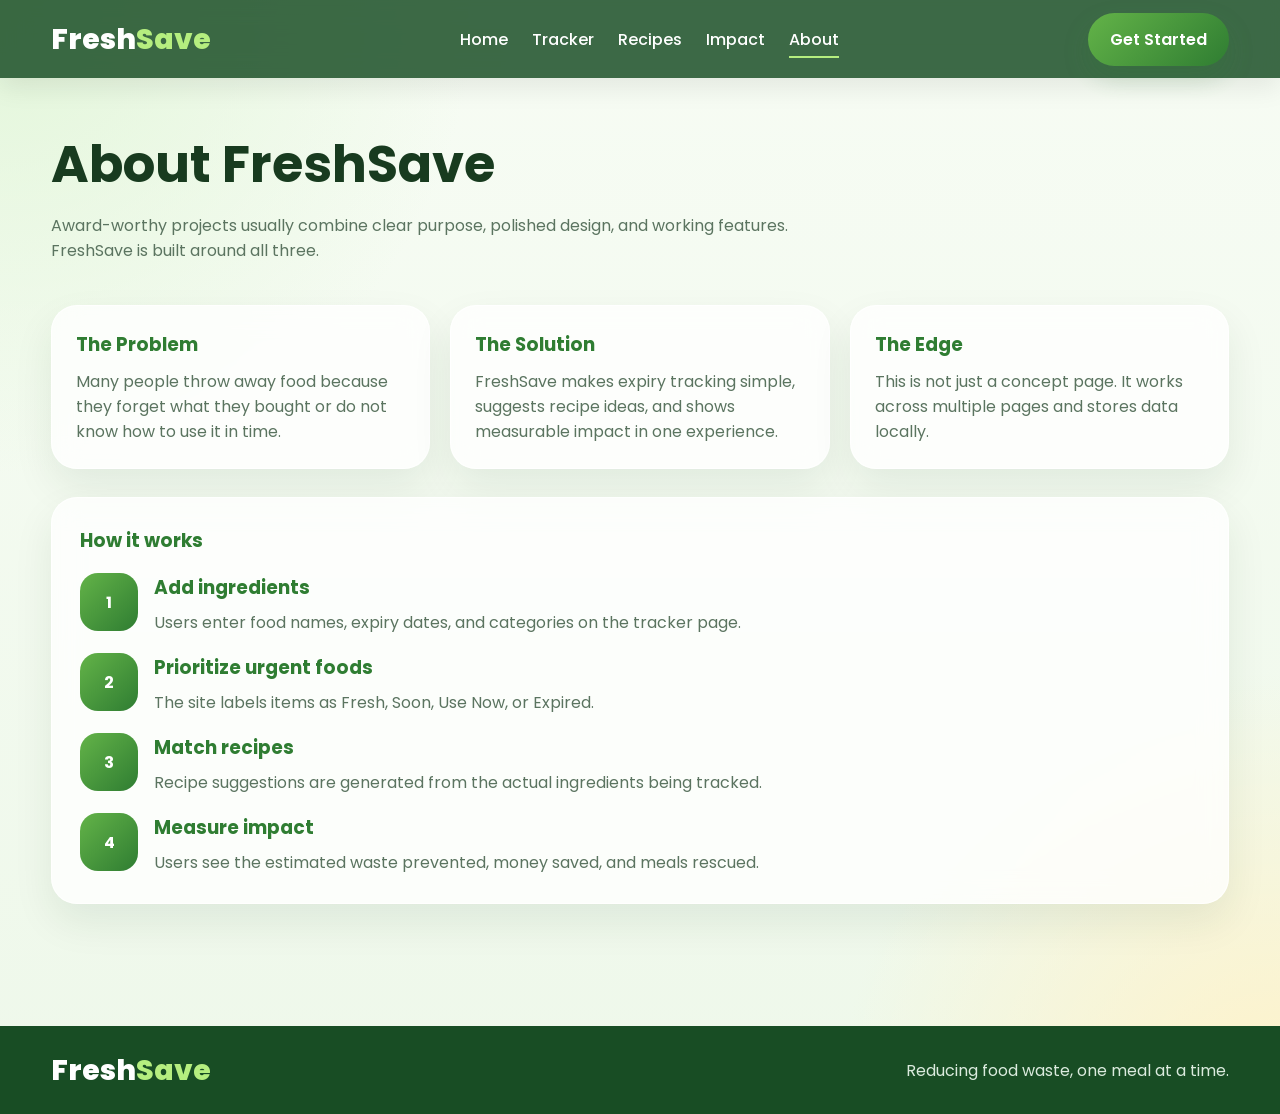
==== about.html @ 4b8942b4 "Add files via upload" ====
<!DOCTYPE html>
<html lang="en">
<head>
  <meta charset="UTF-8" />
  <meta name="viewport" content="width=device-width, initial-scale=1.0" />
  <title>FreshSave | About</title>
  <link rel="preconnect" href="https://fonts.googleapis.com">
  <link rel="preconnect" href="https://fonts.gstatic.com" crossorigin>
  <link href="https://fonts.googleapis.com/css2?family=Poppins:wght@400;500;600;700;800&display=swap" rel="stylesheet">
  <link rel="stylesheet" href="style.css">
</head>
<body>
  <header class="site-header">
    <div class="container navbar">
      <a class="brand" href="index.html">Fresh<span>Save</span></a>
      <nav class="nav-links">
      <a href="index.html" class="">Home</a>
      <a href="tracker.html" class="">Tracker</a>
      <a href="recipes.html" class="">Recipes</a>
      <a href="impact.html" class="">Impact</a>
      <a href="about.html" class="active">About</a>
    </nav>
      <a class="nav-cta" href="tracker.html">Get Started</a>
    </div>
  </header>
  
<main class="container">
  <section class="page-hero">
    <h1>About FreshSave</h1>
    <p>Award-worthy projects usually combine clear purpose, polished design, and working features. FreshSave is built around all three.</p>
  </section>

  <section class="section" style="padding-top:24px;">
    <div class="grid-3">
      <article class="timeline-card">
        <h3>The Problem</h3>
        <p>Many people throw away food because they forget what they bought or do not know how to use it in time.</p>
      </article>
      <article class="timeline-card">
        <h3>The Solution</h3>
        <p>FreshSave makes expiry tracking simple, suggests recipe ideas, and shows measurable impact in one experience.</p>
      </article>
      <article class="timeline-card">
        <h3>The Edge</h3>
        <p>This is not just a concept page. It works across multiple pages and stores data locally.</p>
      </article>
    </div>

    <div class="glass-card" style="margin-top:28px;">
      <h3 style="margin-bottom:18px;">How it works</h3>
      <div class="timeline">
        <div class="timeline-step">
          <div class="step-num">1</div>
          <div>
            <h3 style="margin-bottom:8px;">Add ingredients</h3>
            <p class="muted">Users enter food names, expiry dates, and categories on the tracker page.</p>
          </div>
        </div>
        <div class="timeline-step">
          <div class="step-num">2</div>
          <div>
            <h3 style="margin-bottom:8px;">Prioritize urgent foods</h3>
            <p class="muted">The site labels items as Fresh, Soon, Use Now, or Expired.</p>
          </div>
        </div>
        <div class="timeline-step">
          <div class="step-num">3</div>
          <div>
            <h3 style="margin-bottom:8px;">Match recipes</h3>
            <p class="muted">Recipe suggestions are generated from the actual ingredients being tracked.</p>
          </div>
        </div>
        <div class="timeline-step">
          <div class="step-num">4</div>
          <div>
            <h3 style="margin-bottom:8px;">Measure impact</h3>
            <p class="muted">Users see the estimated waste prevented, money saved, and meals rescued.</p>
          </div>
        </div>
      </div>
    </div>
  </section>
</main>

  <footer class="site-footer">
    <div class="container footer-wrap">
      <a class="brand" href="index.html">Fresh<span>Save</span></a>
      <p>Reducing food waste, one meal at a time.</p>
    </div>
  </footer>
  <script src="app.js"></script>
</body>
</html>
---- style.css ----
:root{
  --bg:#f7fcf4;
  --bg-2:#eef8ea;
  --card:rgba(255,255,255,.78);
  --text:#183b1f;
  --muted:#5b7460;
  --green:#2f7d32;
  --green-2:#63b348;
  --green-3:#dff2d7;
  --yellow:#fff3cd;
  --red:#ffe4de;
  --purple:#f2e7f8;
  --shadow:0 18px 40px rgba(19,49,28,.08);
  --radius:26px;
}
*{box-sizing:border-box;margin:0;padding:0}
html{scroll-behavior:smooth}
body{
  font-family:"Poppins",system-ui,-apple-system,sans-serif;
  color:var(--text);
  background:
    radial-gradient(circle at top left, #e2f6d9 0, transparent 28%),
    radial-gradient(circle at bottom right, #fff2c8 0, transparent 26%),
    linear-gradient(180deg,var(--bg),var(--bg-2));
  min-height:100vh;
}
a{text-decoration:none;color:inherit}
img{max-width:100%;display:block}
.container{width:min(1180px,92%);margin-inline:auto}
.site-header{
  position:sticky;top:0;z-index:1000;
  background:rgba(24,77,36,.84);
  backdrop-filter:blur(14px);
  box-shadow:0 10px 24px rgba(0,0,0,.08);
}
.navbar{
  min-height:78px;
  display:flex;align-items:center;justify-content:space-between;gap:18px
}
.brand{font-size:1.8rem;font-weight:800;color:#fff}
.brand span{color:#b5ee7f}
.nav-links{display:flex;gap:24px;align-items:center;flex-wrap:wrap}
.nav-links a{color:#fff;font-weight:500;position:relative}
.nav-links a::after{
  content:"";position:absolute;left:0;bottom:-6px;width:0;height:2px;
  background:#b5ee7f;transition:.25s
}
.nav-links a:hover::after,.nav-links a.active::after{width:100%}
.nav-cta,.btn,.btn-outline,.filter-btn,.small-btn{
  border:none;cursor:pointer;font-family:inherit;transition:.25s ease;
}
.nav-cta,.btn,.filter-btn.active{
  background:linear-gradient(135deg,var(--green-2),var(--green));
  color:#fff; box-shadow:0 12px 26px rgba(47,125,50,.22);
}
.nav-cta,.btn,.btn-outline{
  padding:14px 22px;border-radius:999px;font-weight:600
}
.btn-outline{background:#fff;color:var(--text);box-shadow:var(--shadow)}
.nav-cta:hover,.btn:hover,.btn-outline:hover,.small-btn:hover{transform:translateY(-3px)}
.hero{
  padding:72px 0 56px;
  display:grid;grid-template-columns:1.1fr .9fr;gap:34px;align-items:center
}
.eyebrow{
  display:inline-flex;align-items:center;gap:8px;
  background:#ebf7e7;color:var(--green);padding:8px 14px;border-radius:999px;
  font-weight:600;font-size:.9rem;margin-bottom:18px
}
.hero h1{font-size:clamp(2.5rem,5.4vw,4.6rem);line-height:1.04;margin-bottom:18px}
.hero p{font-size:1.06rem;color:var(--muted);max-width:650px;margin-bottom:26px}
.hero-actions{display:flex;gap:14px;flex-wrap:wrap}
.glass-card,.card,.panel,.recipe-card,.stat-card,.match-card,.timeline-card{
  background:var(--card);
  border:1px solid rgba(255,255,255,.75);
  backdrop-filter:blur(14px);
  border-radius:var(--radius);
  box-shadow:var(--shadow);
}
.glass-card{padding:28px}
.glass-card h3{margin-bottom:16px;color:var(--green)}
.suggestion-list{display:flex;flex-direction:column;gap:12px}
.suggestion-list li{
  list-style:none;padding:14px 16px;border-radius:18px;
  background:rgba(255,255,255,.88)
}
.section{padding:68px 0}
.section-head{text-align:center;margin-bottom:32px}
.section-head h2{font-size:2.25rem;margin-bottom:8px}
.section-head p{color:var(--muted);max-width:760px;margin:0 auto}
.grid-4{display:grid;grid-template-columns:repeat(4,1fr);gap:20px}
.grid-3{display:grid;grid-template-columns:repeat(3,1fr);gap:20px}
.card,.recipe-card,.stat-card,.timeline-card{padding:24px}
.icon{
  width:58px;height:58px;border-radius:18px;display:grid;place-items:center;
  background:linear-gradient(135deg,#fff,#e8f5e9);margin-bottom:14px;font-size:1.7rem
}
.card h3,.recipe-card h3,.timeline-card h3,.match-card h3{margin-bottom:10px;color:var(--green)}
.card p,.recipe-card p,.timeline-card p,.match-card p,.muted{color:var(--muted)}
.cta-banner{
  margin-top:28px;padding:26px 28px;display:flex;justify-content:space-between;align-items:center;gap:18px;flex-wrap:wrap
}
.two-col{display:grid;grid-template-columns:.95fr 1.05fr;gap:24px;align-items:start}
.panel{padding:24px}
.panel h3{margin-bottom:14px;color:var(--green)}
input,select{
  width:100%;padding:14px 16px;border-radius:16px;border:1px solid #d8ead2;
  background:rgba(255,255,255,.94);font:inherit;outline:none
}
input:focus,select:focus{
  border-color:var(--green-2);box-shadow:0 0 0 4px rgba(99,179,72,.14)
}
.form-stack{display:grid;gap:12px}
.toolbar{display:flex;gap:10px;flex-wrap:wrap;margin-bottom:16px}
.toolbar input{flex:1;min-width:180px}
.filter-btn{
  background:#fff;color:var(--text);padding:12px 15px;border-radius:14px;
  font-weight:600;box-shadow:0 10px 18px rgba(0,0,0,.05)
}
.food-list{display:flex;flex-direction:column;gap:12px}
.food-item{
  padding:14px;border-radius:20px;background:rgba(255,255,255,.9);
  display:flex;justify-content:space-between;gap:16px;align-items:center
}
.food-meta{color:var(--muted);font-size:.92rem}
.food-right{display:flex;align-items:center;gap:10px;flex-wrap:wrap}
.badge{
  padding:8px 13px;border-radius:999px;font-size:.78rem;font-weight:700
}
.badge-fresh{background:#e8f5e9;color:#2e7d32}
.badge-soon{background:var(--yellow);color:#cc8700}
.badge-urgent{background:var(--red);color:#cc4f1d}
.badge-expired{background:var(--purple);color:#7a1ea0}
.small-btn{
  background:#173d21;color:#fff;padding:10px 12px;border-radius:12px;font-weight:600
}
.recipes-grid,.stats-grid,.matches-grid{display:grid;gap:20px}
.recipes-grid{grid-template-columns:repeat(4,1fr)}
.stats-grid{grid-template-columns:repeat(4,1fr)}
.matches-grid{grid-template-columns:repeat(3,1fr)}
.recipe-image{
  height:150px;border-radius:20px;display:grid;place-items:center;font-size:3rem;
  background:linear-gradient(135deg,#fffef7,#edf8ea);margin-bottom:14px
}
.tag{
  display:inline-block;margin-top:12px;padding:8px 13px;border-radius:999px;
  background:#eef8ef;color:var(--green);font-size:.8rem;font-weight:600
}
.stat-card{text-align:center;background:linear-gradient(180deg,rgba(255,255,255,.94),rgba(234,247,232,.8))}
.stat-card h3{font-size:2.4rem;color:var(--green);margin-bottom:8px}
.match-card{padding:24px}
.match-card ul{padding-left:20px;margin-top:10px;color:var(--muted)}
.empty{
  text-align:center;padding:26px;border-radius:18px;background:rgba(255,255,255,.82);color:var(--muted)
}
.timeline{display:grid;gap:18px}
.timeline-step{
  display:grid;grid-template-columns:58px 1fr;gap:16px;align-items:start
}
.step-num{
  width:58px;height:58px;border-radius:18px;display:grid;place-items:center;
  background:linear-gradient(135deg,var(--green-2),var(--green));color:#fff;font-weight:700
}
.page-hero{padding:48px 0 18px}
.page-hero h1{font-size:clamp(2.2rem,4vw,3.4rem);margin-bottom:10px}
.page-hero p{color:var(--muted);max-width:760px}
.site-footer{
  margin-top:54px;background:#184d24;color:#fff
}
.footer-wrap{
  min-height:88px;display:flex;align-items:center;justify-content:space-between;gap:16px;flex-wrap:wrap
}
.footer-wrap p{color:#dbebde}
@media (max-width:1050px){
  .grid-4,.recipes-grid,.stats-grid{grid-template-columns:repeat(2,1fr)}
  .matches-grid,.grid-3{grid-template-columns:1fr 1fr}
  .hero,.two-col{grid-template-columns:1fr}
}
@media (max-width:700px){
  .nav-links{display:none}
  .grid-4,.grid-3,.recipes-grid,.stats-grid,.matches-grid{grid-template-columns:1fr}
  .hero{padding-top:48px}
  .hero h1{font-size:2.5rem}
  .section-head h2{font-size:1.9rem}
  .food-item{flex-direction:column;align-items:flex-start}
  .food-right{width:100%;justify-content:space-between}
}


.helper-note{margin-top:12px;color:var(--muted);font-size:.92rem}
.quick-tags{display:flex;gap:10px;flex-wrap:wrap;margin-top:14px}
.quick-tag{padding:8px 12px;border-radius:999px;background:#eef8ef;color:var(--green);font-size:.82rem;font-weight:600}
.db-banner{margin-top:18px;padding:18px 20px;border-radius:20px;background:linear-gradient(135deg,rgba(223,242,215,.7),rgba(255,255,255,.9));color:var(--text)}
.db-banner strong{color:var(--green)}
.cuisine-chip{display:inline-block;margin:6px 8px 0 0;padding:8px 12px;border-radius:999px;background:#f3fbef;color:var(--green);font-size:.8rem;font-weight:600}
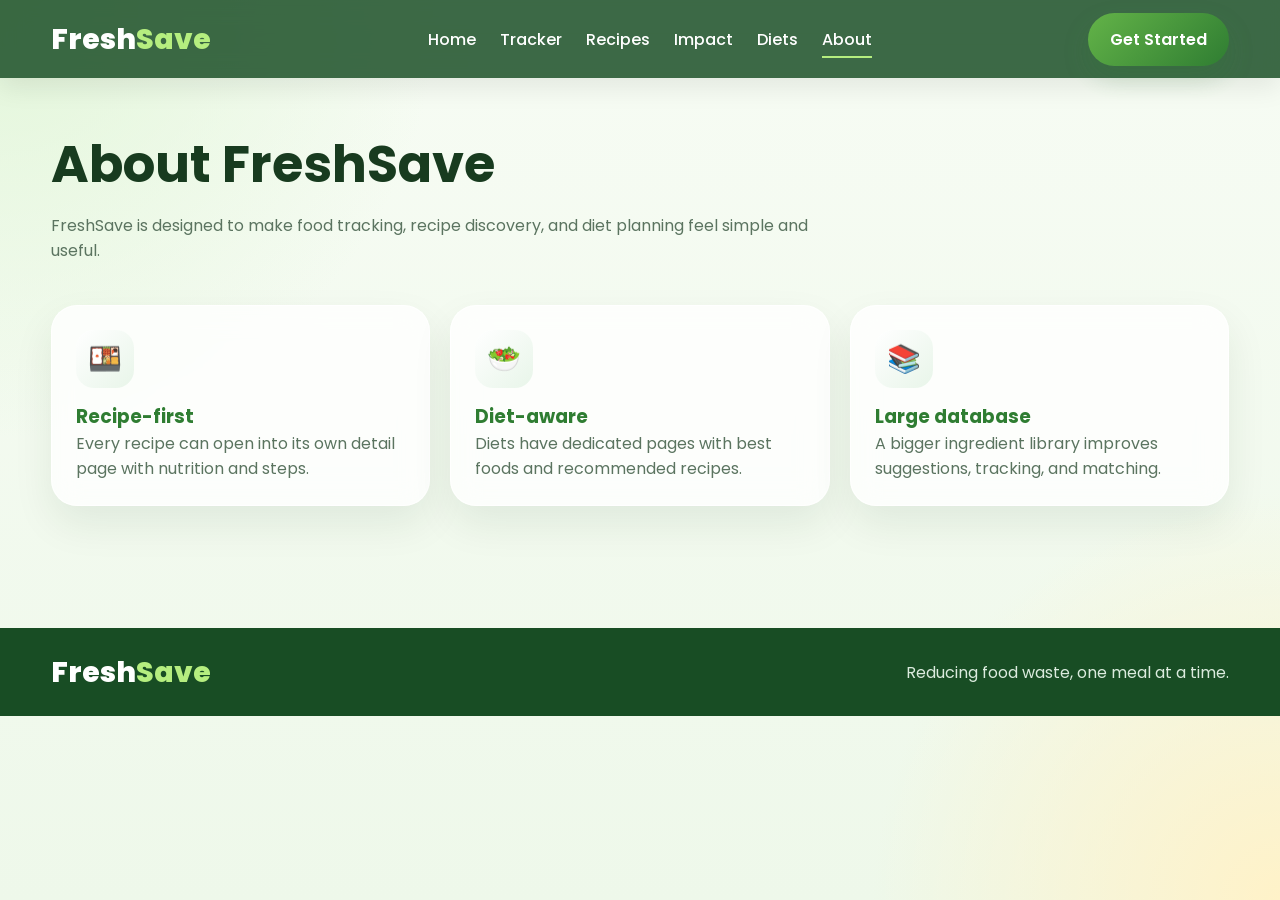
==== commit 449ba39f: "Add files via upload" ====
--- a/about.html
+++ b/about.html
@@ -1,93 +1,19 @@
 <!DOCTYPE html>
-<html lang="en">
-<head>
-  <meta charset="UTF-8" />
-  <meta name="viewport" content="width=device-width, initial-scale=1.0" />
-  <title>FreshSave | About</title>
-  <link rel="preconnect" href="https://fonts.googleapis.com">
-  <link rel="preconnect" href="https://fonts.gstatic.com" crossorigin>
-  <link href="https://fonts.googleapis.com/css2?family=Poppins:wght@400;500;600;700;800&display=swap" rel="stylesheet">
-  <link rel="stylesheet" href="style.css">
-</head>
-<body>
-  <header class="site-header">
-    <div class="container navbar">
-      <a class="brand" href="index.html">Fresh<span>Save</span></a>
-      <nav class="nav-links">
-      <a href="index.html" class="">Home</a>
-      <a href="tracker.html" class="">Tracker</a>
-      <a href="recipes.html" class="">Recipes</a>
-      <a href="impact.html" class="">Impact</a>
-      <a href="about.html" class="active">About</a>
-    </nav>
-      <a class="nav-cta" href="tracker.html">Get Started</a>
-    </div>
-  </header>
-  
-<main class="container">
-  <section class="page-hero">
-    <h1>About FreshSave</h1>
-    <p>Award-worthy projects usually combine clear purpose, polished design, and working features. FreshSave is built around all three.</p>
-  </section>
+<html lang="en"><head><meta charset="UTF-8" /><meta name="viewport" content="width=device-width, initial-scale=1.0" />
+<title>FreshSave | About</title>
+<link rel="preconnect" href="https://fonts.googleapis.com"><link rel="preconnect" href="https://fonts.gstatic.com" crossorigin>
+<link href="https://fonts.googleapis.com/css2?family=Poppins:wght@400;500;600;700;800&display=swap" rel="stylesheet">
+<link rel="stylesheet" href="style.css"></head><body>
+<header class="site-header"><div class="container navbar"><a class="brand" href="index.html">Fresh<span>Save</span></a><nav class="nav-links">
+        <a href="index.html">Home</a>
+        <a href="tracker.html">Tracker</a>
+        <a href="recipes.html">Recipes</a>
+        <a href="impact.html">Impact</a>
+        <a href="diets.html">Diets</a>
+        <a href="about.html" class="active">About</a>
+      </nav><a class="nav-cta" href="tracker.html">Get Started</a></div></header>
 
-  <section class="section" style="padding-top:24px;">
-    <div class="grid-3">
-      <article class="timeline-card">
-        <h3>The Problem</h3>
-        <p>Many people throw away food because they forget what they bought or do not know how to use it in time.</p>
-      </article>
-      <article class="timeline-card">
-        <h3>The Solution</h3>
-        <p>FreshSave makes expiry tracking simple, suggests recipe ideas, and shows measurable impact in one experience.</p>
-      </article>
-      <article class="timeline-card">
-        <h3>The Edge</h3>
-        <p>This is not just a concept page. It works across multiple pages and stores data locally.</p>
-      </article>
-    </div>
+<main class="container"><section class="page-hero"><h1>About FreshSave</h1><p>FreshSave is designed to make food tracking, recipe discovery, and diet planning feel simple and useful.</p></section><section class="section" style="padding-top:24px;"><div class="grid-3"><article class="card"><div class="icon">🍱</div><h3>Recipe-first</h3><p>Every recipe can open into its own detail page with nutrition and steps.</p></article><article class="card"><div class="icon">🥗</div><h3>Diet-aware</h3><p>Diets have dedicated pages with best foods and recommended recipes.</p></article><article class="card"><div class="icon">📚</div><h3>Large database</h3><p>A bigger ingredient library improves suggestions, tracking, and matching.</p></article></div></section></main>
 
-    <div class="glass-card" style="margin-top:28px;">
-      <h3 style="margin-bottom:18px;">How it works</h3>
-      <div class="timeline">
-        <div class="timeline-step">
-          <div class="step-num">1</div>
-          <div>
-            <h3 style="margin-bottom:8px;">Add ingredients</h3>
-            <p class="muted">Users enter food names, expiry dates, and categories on the tracker page.</p>
-          </div>
-        </div>
-        <div class="timeline-step">
-          <div class="step-num">2</div>
-          <div>
-            <h3 style="margin-bottom:8px;">Prioritize urgent foods</h3>
-            <p class="muted">The site labels items as Fresh, Soon, Use Now, or Expired.</p>
-          </div>
-        </div>
-        <div class="timeline-step">
-          <div class="step-num">3</div>
-          <div>
-            <h3 style="margin-bottom:8px;">Match recipes</h3>
-            <p class="muted">Recipe suggestions are generated from the actual ingredients being tracked.</p>
-          </div>
-        </div>
-        <div class="timeline-step">
-          <div class="step-num">4</div>
-          <div>
-            <h3 style="margin-bottom:8px;">Measure impact</h3>
-            <p class="muted">Users see the estimated waste prevented, money saved, and meals rescued.</p>
-          </div>
-        </div>
-      </div>
-    </div>
-  </section>
-</main>
-
-  <footer class="site-footer">
-    <div class="container footer-wrap">
-      <a class="brand" href="index.html">Fresh<span>Save</span></a>
-      <p>Reducing food waste, one meal at a time.</p>
-    </div>
-  </footer>
-  <script src="app.js"></script>
-</body>
-</html>+<footer class="site-footer"><div class="container footer-wrap"><a class="brand" href="index.html">Fresh<span>Save</span></a><p>Reducing food waste, one meal at a time.</p></div></footer>
+<script src="app.js"></script></body></html>
--- a/style.css
+++ b/style.css
@@ -1,196 +1,99 @@
 
-:root{
-  --bg:#f7fcf4;
-  --bg-2:#eef8ea;
-  --card:rgba(255,255,255,.78);
-  --text:#183b1f;
-  --muted:#5b7460;
-  --green:#2f7d32;
-  --green-2:#63b348;
-  --green-3:#dff2d7;
-  --yellow:#fff3cd;
-  --red:#ffe4de;
-  --purple:#f2e7f8;
-  --shadow:0 18px 40px rgba(19,49,28,.08);
-  --radius:26px;
+:root{--bg:#f7fcf4;--bg-2:#eef8ea;--card:rgba(255,255,255,.78);--text:#183b1f;--muted:#5b7460;--green:#2f7d32;--green-2:#63b348;--green-3:#dff2d7;--yellow:#fff3cd;--red:#ffe4de;--purple:#f2e7f8;--shadow:0 18px 40px rgba(19,49,28,.08);--radius:26px}
+*{box-sizing:border-box;margin:0;padding:0}html{scroll-behavior:smooth}
+body{font-family:"Poppins",system-ui,-apple-system,sans-serif;color:var(--text);background:radial-gradient(circle at top left,#e2f6d9 0,transparent 28%),radial-gradient(circle at bottom right,#fff2c8 0,transparent 26%),linear-gradient(180deg,var(--bg),var(--bg-2));min-height:100vh}
+a{text-decoration:none;color:inherit}img{max-width:100%;display:block}.container{width:min(1180px,92%);margin-inline:auto}
+.site-header{position:sticky;top:0;z-index:1000;background:rgba(24,77,36,.84);backdrop-filter:blur(14px);box-shadow:0 10px 24px rgba(0,0,0,.08)}
+.navbar{min-height:78px;display:flex;align-items:center;justify-content:space-between;gap:18px}.brand{font-size:1.8rem;font-weight:800;color:#fff}.brand span{color:#b5ee7f}
+.nav-links{display:flex;gap:24px;align-items:center;flex-wrap:wrap}.nav-links a{color:#fff;font-weight:500;position:relative}.nav-links a::after{content:"";position:absolute;left:0;bottom:-6px;width:0;height:2px;background:#b5ee7f;transition:.25s}.nav-links a:hover::after,.nav-links a.active::after{width:100%}
+.nav-cta,.btn,.btn-outline,.filter-btn,.small-btn,.recipe-link{border:none;cursor:pointer;font-family:inherit;transition:.25s ease}
+.nav-cta,.btn,.filter-btn.active,.recipe-link{background:linear-gradient(135deg,var(--green-2),var(--green));color:#fff;box-shadow:0 12px 26px rgba(47,125,50,.22)}
+.nav-cta,.btn,.btn-outline,.recipe-link{padding:14px 22px;border-radius:999px;font-weight:600}.btn-outline{background:#fff;color:var(--text);box-shadow:var(--shadow)}
+.nav-cta:hover,.btn:hover,.btn-outline:hover,.small-btn:hover,.recipe-link:hover{transform:translateY(-3px)}
+.hero{padding:72px 0 56px;display:grid;grid-template-columns:1.1fr .9fr;gap:34px;align-items:center}.eyebrow{display:inline-flex;align-items:center;gap:8px;background:#ebf7e7;color:var(--green);padding:8px 14px;border-radius:999px;font-weight:600;font-size:.9rem;margin-bottom:18px}
+.hero h1{font-size:clamp(2.5rem,5.4vw,4.6rem);line-height:1.04;margin-bottom:18px}.hero p{font-size:1.06rem;color:var(--muted);max-width:650px;margin-bottom:26px}.hero-actions{display:flex;gap:14px;flex-wrap:wrap}
+.glass-card,.card,.panel,.recipe-card,.stat-card,.match-card,.diet-card,.diet-info-card,.ingredient-card{background:var(--card);border:1px solid rgba(255,255,255,.75);backdrop-filter:blur(14px);border-radius:var(--radius);box-shadow:var(--shadow)}
+.glass-card,.panel,.match-card,.diet-card,.diet-info-card,.ingredient-card{padding:24px}.card{padding:24px}.glass-card h3,.panel h3,.card h3,.recipe-card h3,.match-card h3,.diet-card h3,.diet-info-card h3{color:var(--green)}
+.suggestion-list{display:flex;flex-direction:column;gap:12px}.suggestion-list li{list-style:none;padding:14px 16px;border-radius:18px;background:rgba(255,255,255,.88)}
+.stats-inline{display:grid;grid-template-columns:repeat(3,1fr);gap:10px;margin-top:14px}.stats-inline div{background:rgba(255,255,255,.9);border-radius:18px;padding:12px;text-align:center}.stats-inline strong{display:block;color:var(--green);font-size:1.3rem}.stats-inline span{color:var(--muted);font-size:.82rem}
+.section{padding:68px 0}.grid-4{display:grid;grid-template-columns:repeat(4,1fr);gap:20px}.grid-3{display:grid;grid-template-columns:repeat(3,1fr);gap:20px}
+.icon,.diet-icon{width:58px;height:58px;border-radius:18px;display:grid;place-items:center;background:linear-gradient(135deg,#fff,#e8f5e9);margin-bottom:14px;font-size:1.7rem}
+.card p,.muted,.diet-text,.ingredient-card p,.method-list li{color:var(--muted)}.cta-banner{margin-top:28px;padding:26px 28px;display:flex;justify-content:space-between;align-items:center;gap:18px;flex-wrap:wrap}
+.two-col{display:grid;grid-template-columns:.95fr 1.05fr;gap:24px;align-items:start}
+input,select{width:100%;padding:14px 16px;border-radius:16px;border:1px solid #d8ead2;background:rgba(255,255,255,.94);font:inherit;outline:none}
+input:focus,select:focus{border-color:var(--green-2);box-shadow:0 0 0 4px rgba(99,179,72,.14)}.form-stack{display:grid;gap:12px}.toolbar{display:flex;gap:10px;flex-wrap:wrap;margin-bottom:16px}.toolbar input{flex:1;min-width:180px}
+.filter-btn{background:#fff;color:var(--text);padding:12px 15px;border-radius:14px;font-weight:600;box-shadow:0 10px 18px rgba(0,0,0,.05)}
+.food-list{display:flex;flex-direction:column;gap:12px}.food-item{padding:14px;border-radius:20px;background:rgba(255,255,255,.9);display:flex;justify-content:space-between;gap:16px;align-items:center}.food-meta{color:var(--muted);font-size:.92rem}.food-right{display:flex;align-items:center;gap:10px;flex-wrap:wrap}
+.badge{padding:8px 13px;border-radius:999px;font-size:.78rem;font-weight:700}.badge-fresh{background:#e8f5e9;color:#2e7d32}.badge-soon{background:var(--yellow);color:#cc8700}.badge-urgent{background:var(--red);color:#cc4f1d}.badge-expired{background:var(--purple);color:#7a1ea0}
+.small-btn{background:#173d21;color:#fff;padding:10px 12px;border-radius:12px;font-weight:600}
+.recipes-grid{display:grid;grid-template-columns:repeat(auto-fit,minmax(250px,1fr));gap:20px;align-items:stretch}.matches-grid{display:grid;grid-template-columns:repeat(auto-fit,minmax(320px,1fr));gap:20px;align-items:start}
+.recipe-card{padding:24px;display:flex;flex-direction:column;gap:10px}.recipe-image{height:150px;border-radius:20px;display:grid;place-items:center;font-size:3rem;background:linear-gradient(135deg,#fffef7,#edf8ea);margin-bottom:4px}
+.cuisine-chip,.tag,.quick-tag,.diet-tag{display:inline-flex;padding:8px 12px;border-radius:999px;background:#eef8ef;color:var(--green);font-size:.82rem;font-weight:600;white-space:normal;overflow-wrap:anywhere}
+.chip-wrap,.best-foods,.avoid-foods,.quick-tags{display:flex;gap:8px;flex-wrap:wrap}.helper-note{margin-top:12px;color:var(--muted);font-size:.92rem}
+.db-banner{margin-top:18px;padding:18px 20px;border-radius:20px;background:linear-gradient(135deg,rgba(223,242,215,.7),rgba(255,255,255,.9));color:var(--text)}.db-banner strong{color:var(--green)}
+.recipe-link{display:inline-flex;align-items:center;justify-content:center;margin-top:auto;width:max-content}
+.stat-card{padding:24px;text-align:center;background:linear-gradient(180deg,rgba(255,255,255,.94),rgba(234,247,232,.8))}.stat-card h3{font-size:2.4rem;color:var(--green);margin-bottom:8px}
+.match-card{min-width:0;overflow:hidden}.match-card p,.recipe-card p{overflow-wrap:anywhere}.empty{text-align:center;padding:26px;border-radius:18px;background:rgba(255,255,255,.82);color:var(--muted)}
+.page-hero{padding:48px 0 18px}.page-hero h1{font-size:clamp(2.2rem,4vw,3.4rem);margin-bottom:10px}.page-hero p{color:var(--muted);max-width:760px}
+.site-footer{margin-top:54px;background:#184d24;color:#fff}.footer-wrap{min-height:88px;display:flex;align-items:center;justify-content:space-between;gap:16px;flex-wrap:wrap}.footer-wrap p{color:#dbebde}
+.nutrition-summary{display:grid;grid-template-columns:repeat(auto-fit,minmax(100px,1fr));gap:10px;margin:14px 0 16px}.nutrition-pill{background:linear-gradient(135deg,#f5fff2,#ecf9e7);border:1px solid rgba(47,125,50,.08);border-radius:16px;padding:12px 10px;text-align:center}.nutrition-pill strong{display:block;color:var(--green);font-size:1rem;margin-bottom:4px}.nutrition-pill span{color:var(--muted);font-size:.78rem}
+.nutrition-wrap{width:100%;overflow-x:auto;-webkit-overflow-scrolling:touch;margin-top:10px;border-radius:18px}.nutrition-table{width:100%;min-width:560px;border-collapse:collapse;background:rgba(255,255,255,.88)}.nutrition-table th,.nutrition-table td{text-align:left;padding:11px 12px;border-bottom:1px solid rgba(24,77,36,.08);white-space:nowrap}.nutrition-table th{background:#eef8ef;color:var(--green);font-weight:700}.nutrition-table tr:last-child td{border-bottom:none}
+.back-link{display:inline-flex;margin-bottom:14px;color:var(--green);font-weight:600}.detail-hero-card{display:grid;gap:18px;background:var(--card);border:1px solid rgba(255,255,255,.75);backdrop-filter:blur(14px);border-radius:var(--radius);box-shadow:var(--shadow);padding:26px}
+.detail-layout{display:grid;grid-template-columns:1.05fr .95fr;gap:22px;align-items:start}.ingredient-grid{display:grid;grid-template-columns:repeat(auto-fit,minmax(180px,1fr));gap:14px}.ingredient-card h4{margin-bottom:8px;color:var(--green);overflow-wrap:anywhere}.method-list{padding-left:22px;display:grid;gap:12px}
+.diets-grid{display:grid;grid-template-columns:repeat(auto-fit,minmax(240px,1fr));gap:20px}.detail-grid{display:grid;grid-template-columns:.9fr 1.1fr;gap:22px;align-items:start}.notice-box{background:rgba(255,255,255,.9);border-radius:18px;padding:18px;margin-top:14px}
+@media (max-width:1050px){.grid-4,.grid-3{grid-template-columns:repeat(2,1fr)}.hero,.two-col,.detail-layout,.detail-grid{grid-template-columns:1fr}}
+@media (max-width:700px){.nav-links{display:none}.grid-4,.grid-3,.recipes-grid,.matches-grid,.diets-grid{grid-template-columns:1fr}.hero{padding-top:48px}.hero h1{font-size:2.5rem}.page-hero h1{font-size:2rem}.food-item{flex-direction:column;align-items:flex-start}.food-right{width:100%;justify-content:space-between}.nutrition-summary{grid-template-columns:repeat(2,minmax(0,1fr))}}
+
+
+.tracker-preview-head{
+  display:flex;
+  justify-content:space-between;
+  align-items:center;
+  gap:16px;
+  flex-wrap:wrap;
+  margin-bottom:18px;
 }
-*{box-sizing:border-box;margin:0;padding:0}
-html{scroll-behavior:smooth}
-body{
-  font-family:"Poppins",system-ui,-apple-system,sans-serif;
-  color:var(--text);
-  background:
-    radial-gradient(circle at top left, #e2f6d9 0, transparent 28%),
-    radial-gradient(circle at bottom right, #fff2c8 0, transparent 26%),
-    linear-gradient(180deg,var(--bg),var(--bg-2));
-  min-height:100vh;
+.mini-recipes-grid{
+  display:grid;
+  grid-template-columns:repeat(auto-fit,minmax(240px,1fr));
+  gap:16px;
 }
-a{text-decoration:none;color:inherit}
-img{max-width:100%;display:block}
-.container{width:min(1180px,92%);margin-inline:auto}
-.site-header{
-  position:sticky;top:0;z-index:1000;
-  background:rgba(24,77,36,.84);
-  backdrop-filter:blur(14px);
-  box-shadow:0 10px 24px rgba(0,0,0,.08);
+.mini-recipe-card{
+  background:rgba(255,255,255,.9);
+  border-radius:20px;
+  padding:18px;
+  box-shadow:0 10px 22px rgba(19,49,28,.05);
+  display:flex;
+  flex-direction:column;
+  gap:10px;
 }
-.navbar{
-  min-height:78px;
-  display:flex;align-items:center;justify-content:space-between;gap:18px
+.mini-recipe-top{
+  display:flex;
+  gap:12px;
+  align-items:flex-start;
 }
-.brand{font-size:1.8rem;font-weight:800;color:#fff}
-.brand span{color:#b5ee7f}
-.nav-links{display:flex;gap:24px;align-items:center;flex-wrap:wrap}
-.nav-links a{color:#fff;font-weight:500;position:relative}
-.nav-links a::after{
-  content:"";position:absolute;left:0;bottom:-6px;width:0;height:2px;
-  background:#b5ee7f;transition:.25s
+.mini-emoji{
+  width:44px;
+  height:44px;
+  border-radius:14px;
+  display:grid;
+  place-items:center;
+  background:#eef8ef;
+  font-size:1.4rem;
+  flex:0 0 auto;
 }
-.nav-links a:hover::after,.nav-links a.active::after{width:100%}
-.nav-cta,.btn,.btn-outline,.filter-btn,.small-btn{
-  border:none;cursor:pointer;font-family:inherit;transition:.25s ease;
+.mini-recipe-card h4{
+  color:var(--green);
+  margin-bottom:2px;
 }
-.nav-cta,.btn,.filter-btn.active{
-  background:linear-gradient(135deg,var(--green-2),var(--green));
-  color:#fff; box-shadow:0 12px 26px rgba(47,125,50,.22);
+.mini-recipe-card p{
+  color:var(--muted);
 }
-.nav-cta,.btn,.btn-outline{
-  padding:14px 22px;border-radius:999px;font-weight:600
-}
-.btn-outline{background:#fff;color:var(--text);box-shadow:var(--shadow)}
-.nav-cta:hover,.btn:hover,.btn-outline:hover,.small-btn:hover{transform:translateY(-3px)}
-.hero{
-  padding:72px 0 56px;
-  display:grid;grid-template-columns:1.1fr .9fr;gap:34px;align-items:center
-}
-.eyebrow{
-  display:inline-flex;align-items:center;gap:8px;
-  background:#ebf7e7;color:var(--green);padding:8px 14px;border-radius:999px;
-  font-weight:600;font-size:.9rem;margin-bottom:18px
-}
-.hero h1{font-size:clamp(2.5rem,5.4vw,4.6rem);line-height:1.04;margin-bottom:18px}
-.hero p{font-size:1.06rem;color:var(--muted);max-width:650px;margin-bottom:26px}
-.hero-actions{display:flex;gap:14px;flex-wrap:wrap}
-.glass-card,.card,.panel,.recipe-card,.stat-card,.match-card,.timeline-card{
-  background:var(--card);
-  border:1px solid rgba(255,255,255,.75);
-  backdrop-filter:blur(14px);
-  border-radius:var(--radius);
-  box-shadow:var(--shadow);
-}
-.glass-card{padding:28px}
-.glass-card h3{margin-bottom:16px;color:var(--green)}
-.suggestion-list{display:flex;flex-direction:column;gap:12px}
-.suggestion-list li{
-  list-style:none;padding:14px 16px;border-radius:18px;
-  background:rgba(255,255,255,.88)
-}
-.section{padding:68px 0}
-.section-head{text-align:center;margin-bottom:32px}
-.section-head h2{font-size:2.25rem;margin-bottom:8px}
-.section-head p{color:var(--muted);max-width:760px;margin:0 auto}
-.grid-4{display:grid;grid-template-columns:repeat(4,1fr);gap:20px}
-.grid-3{display:grid;grid-template-columns:repeat(3,1fr);gap:20px}
-.card,.recipe-card,.stat-card,.timeline-card{padding:24px}
-.icon{
-  width:58px;height:58px;border-radius:18px;display:grid;place-items:center;
-  background:linear-gradient(135deg,#fff,#e8f5e9);margin-bottom:14px;font-size:1.7rem
-}
-.card h3,.recipe-card h3,.timeline-card h3,.match-card h3{margin-bottom:10px;color:var(--green)}
-.card p,.recipe-card p,.timeline-card p,.match-card p,.muted{color:var(--muted)}
-.cta-banner{
-  margin-top:28px;padding:26px 28px;display:flex;justify-content:space-between;align-items:center;gap:18px;flex-wrap:wrap
-}
-.two-col{display:grid;grid-template-columns:.95fr 1.05fr;gap:24px;align-items:start}
-.panel{padding:24px}
-.panel h3{margin-bottom:14px;color:var(--green)}
-input,select{
-  width:100%;padding:14px 16px;border-radius:16px;border:1px solid #d8ead2;
-  background:rgba(255,255,255,.94);font:inherit;outline:none
-}
-input:focus,select:focus{
-  border-color:var(--green-2);box-shadow:0 0 0 4px rgba(99,179,72,.14)
-}
-.form-stack{display:grid;gap:12px}
-.toolbar{display:flex;gap:10px;flex-wrap:wrap;margin-bottom:16px}
-.toolbar input{flex:1;min-width:180px}
-.filter-btn{
-  background:#fff;color:var(--text);padding:12px 15px;border-radius:14px;
-  font-weight:600;box-shadow:0 10px 18px rgba(0,0,0,.05)
-}
-.food-list{display:flex;flex-direction:column;gap:12px}
-.food-item{
-  padding:14px;border-radius:20px;background:rgba(255,255,255,.9);
-  display:flex;justify-content:space-between;gap:16px;align-items:center
-}
-.food-meta{color:var(--muted);font-size:.92rem}
-.food-right{display:flex;align-items:center;gap:10px;flex-wrap:wrap}
-.badge{
-  padding:8px 13px;border-radius:999px;font-size:.78rem;font-weight:700
-}
-.badge-fresh{background:#e8f5e9;color:#2e7d32}
-.badge-soon{background:var(--yellow);color:#cc8700}
-.badge-urgent{background:var(--red);color:#cc4f1d}
-.badge-expired{background:var(--purple);color:#7a1ea0}
-.small-btn{
-  background:#173d21;color:#fff;padding:10px 12px;border-radius:12px;font-weight:600
-}
-.recipes-grid,.stats-grid,.matches-grid{display:grid;gap:20px}
-.recipes-grid{grid-template-columns:repeat(4,1fr)}
-.stats-grid{grid-template-columns:repeat(4,1fr)}
-.matches-grid{grid-template-columns:repeat(3,1fr)}
-.recipe-image{
-  height:150px;border-radius:20px;display:grid;place-items:center;font-size:3rem;
-  background:linear-gradient(135deg,#fffef7,#edf8ea);margin-bottom:14px
-}
-.tag{
-  display:inline-block;margin-top:12px;padding:8px 13px;border-radius:999px;
-  background:#eef8ef;color:var(--green);font-size:.8rem;font-weight:600
-}
-.stat-card{text-align:center;background:linear-gradient(180deg,rgba(255,255,255,.94),rgba(234,247,232,.8))}
-.stat-card h3{font-size:2.4rem;color:var(--green);margin-bottom:8px}
-.match-card{padding:24px}
-.match-card ul{padding-left:20px;margin-top:10px;color:var(--muted)}
-.empty{
-  text-align:center;padding:26px;border-radius:18px;background:rgba(255,255,255,.82);color:var(--muted)
-}
-.timeline{display:grid;gap:18px}
-.timeline-step{
-  display:grid;grid-template-columns:58px 1fr;gap:16px;align-items:start
-}
-.step-num{
-  width:58px;height:58px;border-radius:18px;display:grid;place-items:center;
-  background:linear-gradient(135deg,var(--green-2),var(--green));color:#fff;font-weight:700
-}
-.page-hero{padding:48px 0 18px}
-.page-hero h1{font-size:clamp(2.2rem,4vw,3.4rem);margin-bottom:10px}
-.page-hero p{color:var(--muted);max-width:760px}
-.site-footer{
-  margin-top:54px;background:#184d24;color:#fff
-}
-.footer-wrap{
-  min-height:88px;display:flex;align-items:center;justify-content:space-between;gap:16px;flex-wrap:wrap
-}
-.footer-wrap p{color:#dbebde}
-@media (max-width:1050px){
-  .grid-4,.recipes-grid,.stats-grid{grid-template-columns:repeat(2,1fr)}
-  .matches-grid,.grid-3{grid-template-columns:1fr 1fr}
-  .hero,.two-col{grid-template-columns:1fr}
+.mini-match-text{
+  overflow-wrap:anywhere;
 }
 @media (max-width:700px){
-  .nav-links{display:none}
-  .grid-4,.grid-3,.recipes-grid,.stats-grid,.matches-grid{grid-template-columns:1fr}
-  .hero{padding-top:48px}
-  .hero h1{font-size:2.5rem}
-  .section-head h2{font-size:1.9rem}
-  .food-item{flex-direction:column;align-items:flex-start}
-  .food-right{width:100%;justify-content:space-between}
+  .tracker-preview-head{
+    align-items:stretch;
+  }
 }
-
-
-.helper-note{margin-top:12px;color:var(--muted);font-size:.92rem}
-.quick-tags{display:flex;gap:10px;flex-wrap:wrap;margin-top:14px}
-.quick-tag{padding:8px 12px;border-radius:999px;background:#eef8ef;color:var(--green);font-size:.82rem;font-weight:600}
-.db-banner{margin-top:18px;padding:18px 20px;border-radius:20px;background:linear-gradient(135deg,rgba(223,242,215,.7),rgba(255,255,255,.9));color:var(--text)}
-.db-banner strong{color:var(--green)}
-.cuisine-chip{display:inline-block;margin:6px 8px 0 0;padding:8px 12px;border-radius:999px;background:#f3fbef;color:var(--green);font-size:.8rem;font-weight:600}
